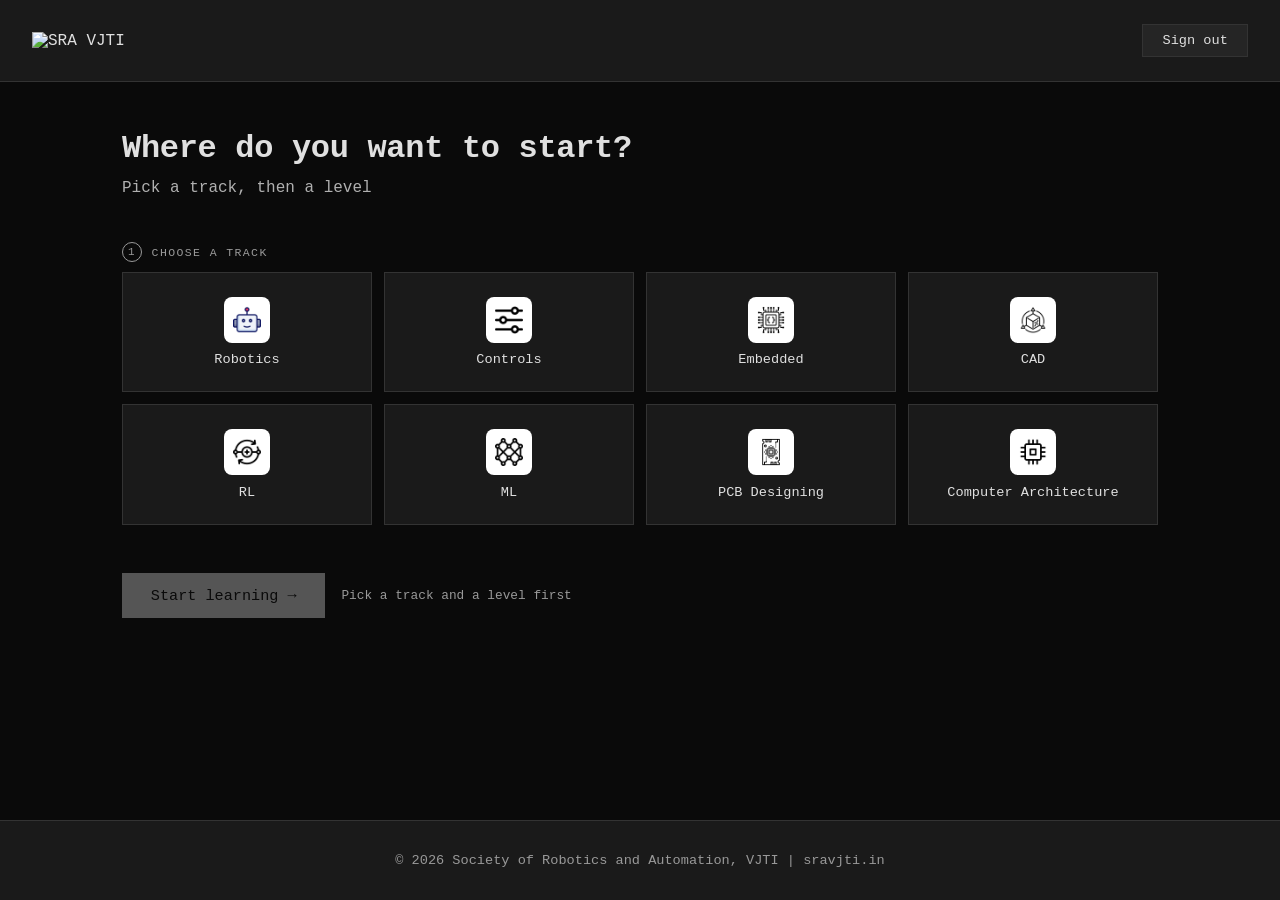
==== atlas_homepage.html @ ab34b5a4 "add homepage" ====
<!DOCTYPE html>
<html data-theme="dark"><head>
<meta http-equiv="content-type" content="text/html; charset=UTF-8">
  <meta charset="utf-8">
  <meta name="viewport" content="width=device-width, initial-scale=1">
  <title>Atlas Dashboard - SRA VJTI</title>
  <style>
    * { margin: 0; padding: 0; box-sizing: border-box; }
    :root {
      --bg-primary: #faf8f5; --bg-secondary: #fff; --text-primary: #2c2c2c;
      --text-secondary: #4a4a4a; --text-muted: #666; --border-color: #e0e0e0;
      --shadow: 0 1px 3px rgba(0,0,0,0.05); --code-bg: #f5f5f5; --code-border: #e8e8e8; --accent: #0066cc;
    }
    [data-theme="dark"] {
      --bg-primary: #0a0a0a; --bg-secondary: #1a1a1a; --text-primary: #e0e0e0;
      --text-secondary: #b0b0b0; --text-muted: #999; --border-color: #333;
      --shadow: 0 1px 3px rgba(0,0,0,0.3); --code-bg: #252525; --code-border: #333; --accent: #66b3ff;
    }
    body { font-family: 'JetBrains Mono', 'Consolas', 'Courier New', monospace; background: var(--bg-primary); color: var(--text-primary); min-height: 100vh; display: flex; flex-direction: column; }

    header { background: var(--bg-secondary); border-bottom: 1px solid var(--border-color); padding: 1.5rem 2rem; display: flex; justify-content: space-between; align-items: center; }
    .header-left { display: flex; align-items: center; gap: 1rem; }
    .logo-emoji { font-size: 1.8rem; }
    h1 { font-size: 1.1rem; font-weight: 500; text-transform: uppercase; letter-spacing: 0.05em; }
    .sign-out { color: var(--text-primary); text-decoration: none; padding: 0.5rem 1.2rem; background: var(--code-bg); font-size: 0.85rem; border: 1px solid var(--border-color); }

    .container { flex: 1; max-width: 1100px; width: 100%; margin: 0 auto; padding: 3rem 2rem; }

    .step-label { font-size: 0.72rem; text-transform: uppercase; letter-spacing: 0.12em; color: var(--text-muted); margin-bottom: 0.6rem; display: flex; align-items: center; gap: 0.6rem; }
    .step-label .n { width: 20px; height: 20px; border: 1px solid var(--text-muted); border-radius: 50%; display: inline-flex; align-items: center; justify-content: center; font-size: 0.68rem; color: var(--text-muted); }

    .intro h2 { font-size: 2rem; font-weight: 600; margin-bottom: 0.5rem; letter-spacing: -0.01em; }
    .intro p { color: var(--text-secondary); line-height: 1.7; max-width: 560px; margin-bottom: 2.5rem; }

    /* Step 1: track picker — big flat tiles */
    .track-row { display: grid; grid-template-columns: repeat(4, 1fr); gap: 0.75rem; margin-bottom: 3rem; }
    @media (max-width: 900px) { .track-row { grid-template-columns: repeat(2, 1fr); } }
    .track-tile {
      position: relative; border: 1px solid var(--border-color); background: var(--bg-secondary);
      padding: 1.5rem 1rem; text-align: center; cursor: pointer; font-family: inherit;
      transition: border-color 0.15s ease, transform 0.15s ease;
    }
    .track-tile:hover { transform: translateY(-3px); }
    .track-tile.selected { border: 1px solid var(--text-primary); background: var(--code-bg); }
    .track-tile.selected::after { content: "✓"; position: absolute; top: 0.5rem; right: 0.6rem; font-size: 0.75rem; color: var(--text-primary); }
    .track-tile .icon-badge { width: 46px; height: 46px; background: #fff; border-radius: 8px; display: flex; align-items: center; justify-content: center; margin: 0 auto 0.6rem; }
    .track-tile .icon-badge img { width: 28px; height: 28px; object-fit: contain; }
    .track-tile .name { font-size: 0.85rem; font-weight: 500; color: var(--text-primary); }

    /* Step 2: level picker — appears once a track is chosen */
    .level-section { max-height: 0; overflow: hidden; opacity: 0; transition: max-height 0.3s ease, opacity 0.3s ease; margin-bottom: 0; }
    .level-section.open { max-height: 600px; opacity: 1; margin-bottom: 3rem; }

    .level-row { display: grid; grid-template-columns: repeat(3, 1fr); gap: 1rem; }
    @media (max-width: 700px) { .level-row { grid-template-columns: 1fr; } }
    .level-card {
      border: 1px solid var(--border-color); background: var(--bg-secondary); padding: 1.4rem 1.2rem;
      text-align: left; cursor: pointer; font-family: inherit; color: var(--text-primary);
      border-top: 3px solid var(--border-color);
    }
    .level-card:hover { border-top-color: var(--text-muted); }
    .level-card.selected { border-top-color: var(--text-primary); background: var(--code-bg); }
    .level-card .tier { font-size: 0.68rem; text-transform: uppercase; letter-spacing: 0.1em; color: var(--text-muted); margin-bottom: 0.4rem; }
    .level-card .name { font-size: 1.05rem; font-weight: 600; margin-bottom: 0.5rem; }
    .level-card .desc { font-size: 0.8rem; color: var(--text-secondary); line-height: 1.5; }

    /* Step 3: CTA */
    .cta-row { display: flex; align-items: center; gap: 1rem; }
    .start-btn {
      font-family: inherit; font-size: 0.95rem; font-weight: 500; padding: 0.85rem 1.8rem;
      background: var(--text-primary); color: var(--bg-primary); border: none; cursor: pointer;
      opacity: 0.35; pointer-events: none; transition: opacity 0.15s ease;
    }
    .start-btn.ready { opacity: 1; pointer-events: auto; }
    .cta-hint { font-size: 0.8rem; color: var(--text-muted); }

    .landing-panel { margin-top: 2rem; padding: 1.25rem 1.5rem; border: 1px dashed var(--border-color); color: var(--text-muted); font-size: 0.9rem; display: none; }
    .landing-panel.show { display: block; }
    .landing-panel strong { color: var(--text-primary); }

    footer { background: var(--bg-secondary); border-top: 1px solid var(--border-color); padding: 2rem; text-align: center; margin-top: auto; }
    .footer-text { color: var(--text-muted); font-size: 0.85rem; }
  </style>
</head>
<body>
  <header>
    <img src="khopdi-baba.svg" alt="SRA VJTI" class="logo-mark">
    <a href="#" class="sign-out">Sign out</a>
  </header>

  <div class="container">
    <div class="intro">
      <h2>Where do you want to start?</h2>
      <p>Pick a track, then a level</p>
    </div>

    <div class="step-label"><span class="n">1</span>Choose a track</div>
    <div class="track-row" id="track-row"></div>

    <div class="level-section" id="level-section">
      <div class="step-label"><span class="n">2</span>Choose a level</div>
      <div class="level-row" id="level-row"></div>
    </div>

    <div class="cta-row">
      <button class="start-btn" id="start-btn">Start learning →</button>
      <span class="cta-hint" id="cta-hint">Pick a track and a level first</span>
    </div>

    <div class="landing-panel" id="landing-panel"></div>
  </div>

  <footer><div class="footer-text">© 2026 Society of Robotics and Automation, VJTI | sravjti.in</div></footer>

  <script>
    const tracks = [
      { icon: 'icon-robotics.png', label: 'Robotics', slug: 'robotics' },
      { icon: 'icon-controls.png', label: 'Controls', slug: 'controls' },
      { icon: 'icon-embedded.png', label: 'Embedded', slug: 'embedded' },
      { icon: 'icon-cad.png', label: 'CAD', slug: 'cad' },
      { icon: 'icon-rl.png', label: 'RL', slug: 'rl' },
      { icon: 'icon-ml.png', label: 'ML', slug: 'ml' },
      { icon: 'icon-pcb.png', label: 'PCB Designing', slug: 'pcb_designing' },
      { icon: 'icon-comparch.png', label: 'Computer Architecture', slug: 'comparch' }
    ];

    const levels = [
      { name: 'Beginner', desc: 'Core concepts, first tutorials, no assumed background.' },
      { name: 'Intermediate', desc: 'Applied build-alongs you\u2019ve done the basics already.' },
      { name: 'Advanced', desc: 'Deeper theory, optimization, and open-ended projects.' }
    ];

    let selectedTrack = null;
    let selectedLevel = null;

    const trackRow = document.getElementById('track-row');
    const levelSection = document.getElementById('level-section');
    const levelRow = document.getElementById('level-row');
    const startBtn = document.getElementById('start-btn');
    const ctaHint = document.getElementById('cta-hint');
    const panel = document.getElementById('landing-panel');

    tracks.forEach(track => {
      const tile = document.createElement('button');
      tile.className = 'track-tile';
      tile.innerHTML = `<span class="icon-badge"><img src="${track.icon}" alt=""></span><span class="name">${track.label}</span>`;
      tile.addEventListener('click', () => {
        selectedTrack = track;
        document.querySelectorAll('.track-tile').forEach(t => t.classList.remove('selected'));
        tile.classList.add('selected');
        levelSection.classList.add('open');
        panel.classList.remove('show');
        updateCta();
      });
      trackRow.appendChild(tile);
    });

    levels.forEach(level => {
      const card = document.createElement('button');
      card.className = 'level-card';
      card.innerHTML = `<div class="tier">Tier</div><div class="name">${level.name}</div><div class="desc">${level.desc}</div>`;
      card.addEventListener('click', () => {
        selectedLevel = level.name;
        document.querySelectorAll('.level-card').forEach(c => c.classList.remove('selected'));
        card.classList.add('selected');
        updateCta();
      });
      levelRow.appendChild(card);
    });

    function updateCta() {
      if (selectedTrack && selectedLevel) {
        startBtn.classList.add('ready');
        ctaHint.textContent = `${selectedTrack.label} · ${selectedLevel}`;
      } else {
        startBtn.classList.remove('ready');
        ctaHint.textContent = 'Pick a track and a level first';
      }
    }
  </script>
</body></html>
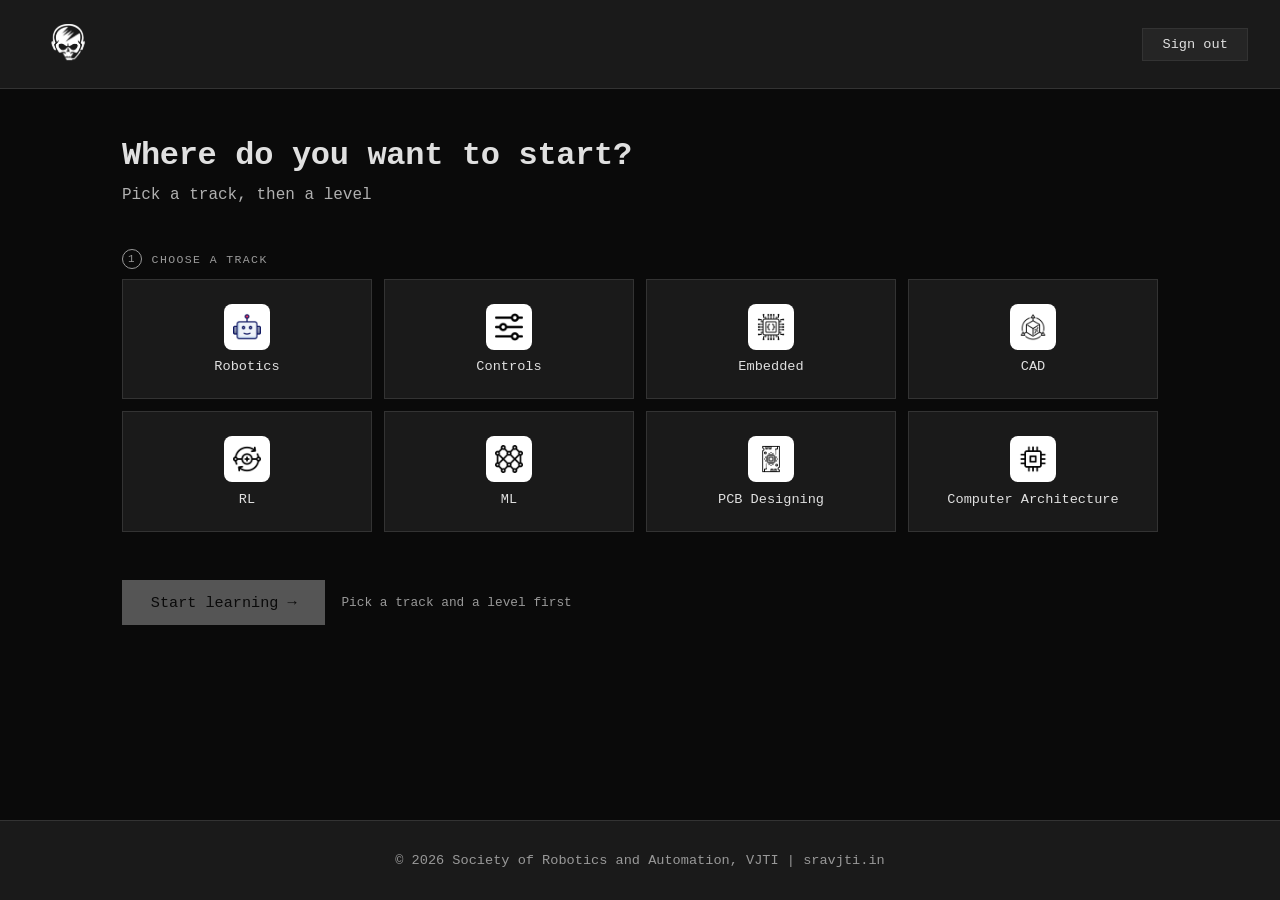
==== commit f8247b59: "rearrange files and add khopdibaba" ====
--- a/atlas_homepage.html
+++ b/atlas_homepage.html
@@ -83,10 +83,11 @@
   </style>
 </head>
 <body>
-  <header>
-    <img src="khopdi-baba.svg" alt="SRA VJTI" class="logo-mark">
-    <a href="#" class="sign-out">Sign out</a>
-  </header>
+<header>
+  <img src="assets/KhopdiBabaWhite.png" alt="SRA VJTI" class="logo-mark" style="height: 40px; width: auto;">
+  <a href="#" class="sign-out">Sign out</a>
+</header>
+
 
   <div class="container">
     <div class="intro">
@@ -114,14 +115,14 @@
 
   <script>
     const tracks = [
-      { icon: 'icon-robotics.png', label: 'Robotics', slug: 'robotics' },
-      { icon: 'icon-controls.png', label: 'Controls', slug: 'controls' },
-      { icon: 'icon-embedded.png', label: 'Embedded', slug: 'embedded' },
-      { icon: 'icon-cad.png', label: 'CAD', slug: 'cad' },
-      { icon: 'icon-rl.png', label: 'RL', slug: 'rl' },
-      { icon: 'icon-ml.png', label: 'ML', slug: 'ml' },
-      { icon: 'icon-pcb.png', label: 'PCB Designing', slug: 'pcb_designing' },
-      { icon: 'icon-comparch.png', label: 'Computer Architecture', slug: 'comparch' }
+      { icon: 'assets/icon-robotics.png', label: 'Robotics', slug: 'robotics' },
+      { icon: 'assets/icon-controls.png', label: 'Controls', slug: 'controls' },
+      { icon: 'assets/icon-embedded.png', label: 'Embedded', slug: 'embedded' },
+      { icon: 'assets/icon-cad.png', label: 'CAD', slug: 'cad' },
+      { icon: 'assets/icon-rl.png', label: 'RL', slug: 'rl' },
+      { icon: 'assets/icon-ml.png', label: 'ML', slug: 'ml' },
+      { icon: 'assets/icon-pcb.png', label: 'PCB Designing', slug: 'pcb_designing' },
+      { icon: 'assets/icon-comparch.png', label: 'Computer Architecture', slug: 'comparch' }
     ];
 
     const levels = [
